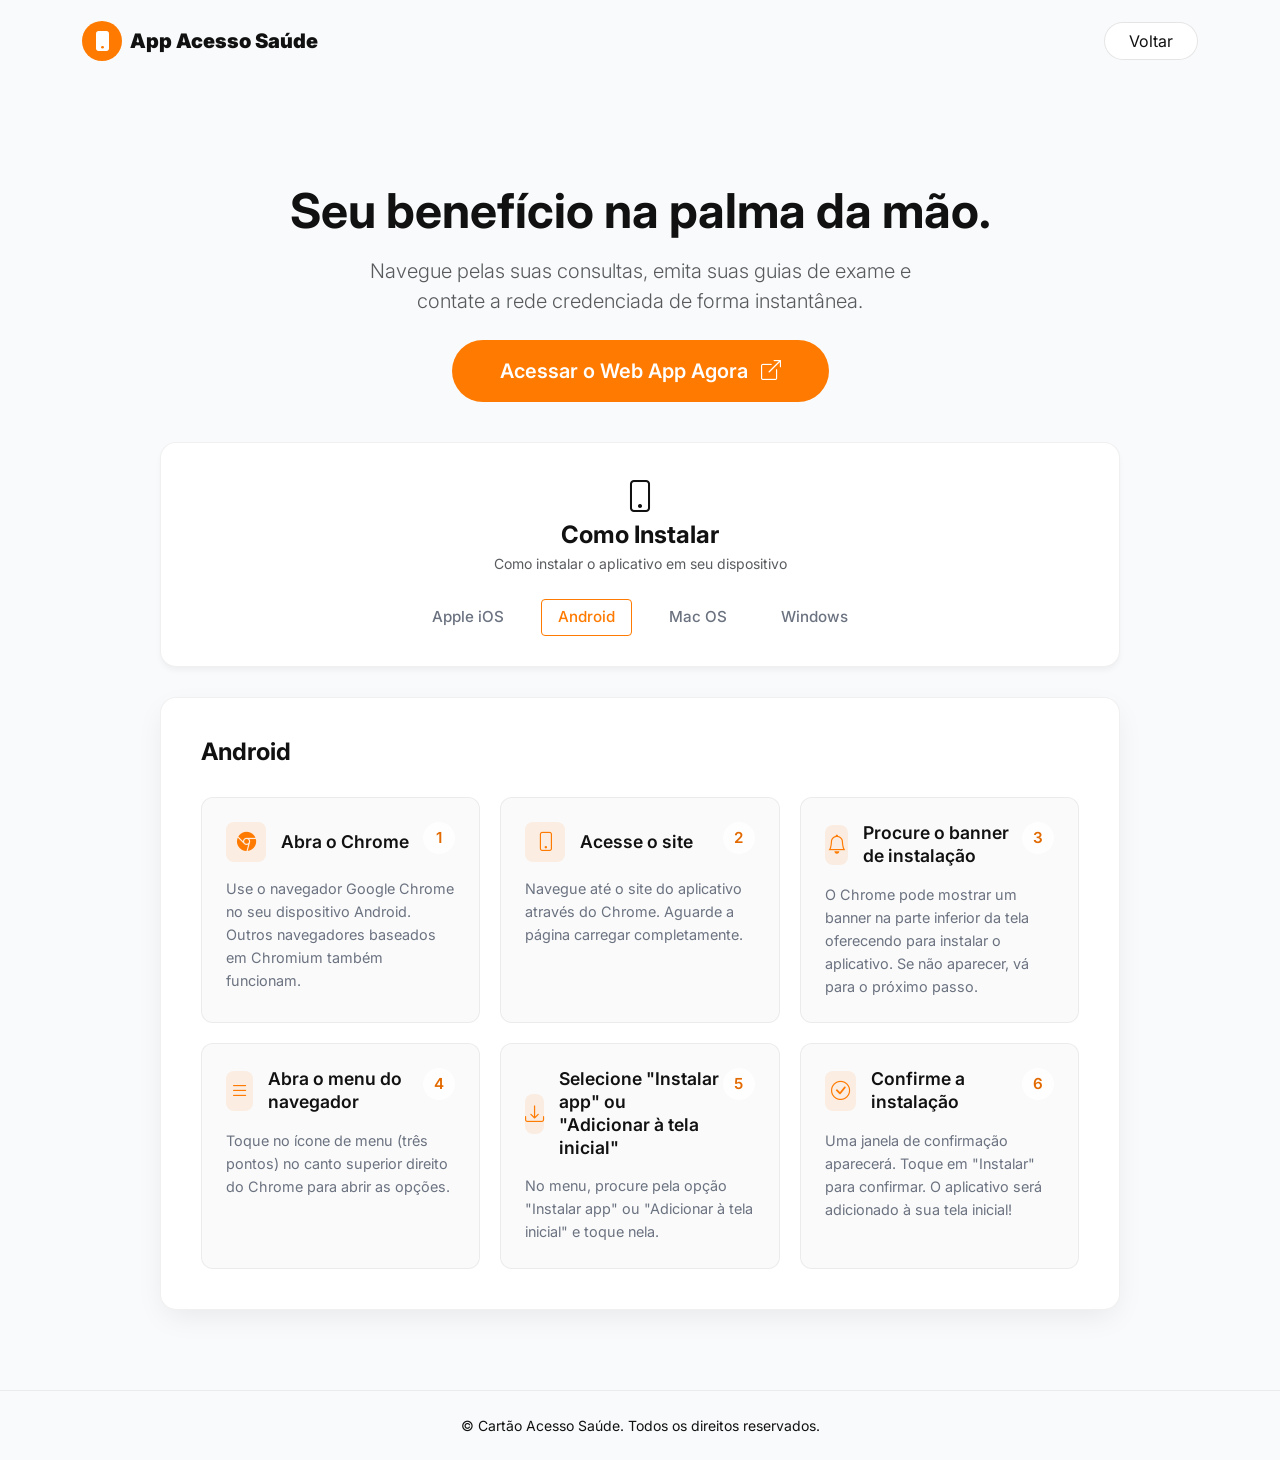
==== app.html @ 0351ccd9 "Add files via upload" ====
<!DOCTYPE html>
<html lang="pt-br">

<head>
    <meta charset="UTF-8">
    <meta name="viewport" content="width=device-width, initial-scale=1.0">
    <title>Baixe nosso App — Cartão Acesso Saúde</title>

    <!-- Google Fonts -->
    <link rel="preconnect" href="https://fonts.googleapis.com">
    <link rel="preconnect" href="https://fonts.gstatic.com" crossorigin>
    <link href="https://fonts.googleapis.com/css2?family=Inter:wght@400;500;600;700;800&display=swap" rel="stylesheet">

    <!-- Bootstrap -->
    <link href="https://cdn.jsdelivr.net/npm/bootstrap@5.3.0/dist/css/bootstrap.min.css" rel="stylesheet">
    <!-- Bootstrap Icons -->
    <link href="https://cdn.jsdelivr.net/npm/bootstrap-icons@1.11.3/font/bootstrap-icons.min.css" rel="stylesheet">

    <!-- CSS -->
    <link rel="stylesheet" href="app.css">
</head>

<body>
    <!-- HEADER DARK -->
    <nav class="navbar navbar-dark-custom w-100 z-3 p-3">
        <div class="container d-flex justify-content-between align-items-center">
            <a class="navbar-brand fw-bold d-flex align-items-center gap-2" href="index.html">
                <div class="logo-circle text-white d-flex align-items-center justify-content-center"
                    style="background-color: var(--primary-orange); width: 40px; height: 40px; border-radius: 50%;">
                    <i class="bi bi-phone-fill fs-5"></i>
                </div>
                <span class="fs-5 fw-bolder">App Acesso Saúde</span>
            </a>
            <a href="index.html" class="btn btn-outline-light-custom fw-600 rounded-pill px-4">Voltar</a>
        </div>
    </nav>

    <!-- HERO OF THE APP -->
    <section class="app-hero">
        <div class="container">
            <h1 class="display-5 fw-bolder mb-3">Seu benefício na palma da mão.</h1>
            <p class="lead text-muted mx-auto mb-4" style="max-width: 600px;">
                Navegue pelas suas consultas, emita suas guias de exame e contate a rede credenciada de forma
                instantânea.
            </p>
            <a href="https://app.cartaoacessosaude.com.br/" target="_blank"
                class="btn btn-main btn-lg px-5 py-3 rounded-pill">
                Acessar o Web App Agora <i class="bi bi-box-arrow-up-right ms-2"></i>
            </a>
        </div>
    </section>

    <!-- GUIAS DE INSTALAÇÃO (ABAS) -->
    <section class="installer-wrapper">

        <!-- HEADER PANEL DA GUIA -->
        <div class="steps-header-panel">
            <i class="bi bi-phone steps-icon"></i>
            <h4 class="fw-bold mb-1">Como Instalar</h4>
            <p class="text-muted small mb-0">Como instalar o aplicativo em seu dispositivo</p>

            <div class="nav-tabs-custom">
                <button class="tab-btn" onclick="openTab('ios', this)">Apple iOS</button>
                <button class="tab-btn active" onclick="openTab('android', this)">Android</button>
                <button class="tab-btn" onclick="openTab('macos', this)">Mac OS</button>
                <button class="tab-btn" onclick="openTab('windows', this)">Windows</button>
            </div>
        </div>

        <!-- CONTEUDO: ANDROID -->
        <div id="tab-android" class="tab-content active">
            <h3 class="tab-title">Android</h3>

            <div class="instruction-grid">
                <!-- Passo 1 -->
                <div class="step-card">
                    <div class="step-number">1</div>
                    <div class="step-card-header">
                        <div class="step-icon-box"><i class="bi bi-browser-chrome"></i></div>
                        <h4 class="step-title">Abra o Chrome</h4>
                    </div>
                    <p class="step-desc">Use o navegador Google Chrome no seu dispositivo Android. Outros navegadores
                        baseados em Chromium também funcionam.</p>
                </div>

                <!-- Passo 2 -->
                <div class="step-card">
                    <div class="step-number">2</div>
                    <div class="step-card-header">
                        <div class="step-icon-box"><i class="bi bi-phone"></i></div>
                        <h4 class="step-title">Acesse o site</h4>
                    </div>
                    <p class="step-desc">Navegue até o site do aplicativo através do Chrome. Aguarde a página carregar
                        completamente.</p>
                </div>

                <!-- Passo 3 -->
                <div class="step-card">
                    <div class="step-number">3</div>
                    <div class="step-card-header">
                        <div class="step-icon-box"><i class="bi bi-bell"></i></div>
                        <h4 class="step-title">Procure o banner de instalação</h4>
                    </div>
                    <p class="step-desc">O Chrome pode mostrar um banner na parte inferior da tela oferecendo para
                        instalar o aplicativo. Se não aparecer, vá para o próximo passo.</p>
                </div>

                <!-- Passo 4 -->
                <div class="step-card">
                    <div class="step-number">4</div>
                    <div class="step-card-header">
                        <div class="step-icon-box"><i class="bi bi-list"></i></div>
                        <h4 class="step-title">Abra o menu do navegador</h4>
                    </div>
                    <p class="step-desc">Toque no ícone de menu (três pontos) no canto superior direito do Chrome para
                        abrir as opções.</p>
                </div>

                <!-- Passo 5 -->
                <div class="step-card">
                    <div class="step-number">5</div>
                    <div class="step-card-header">
                        <div class="step-icon-box"><i class="bi bi-download"></i></div>
                        <h4 class="step-title">Selecione "Instalar app" ou "Adicionar à tela inicial"</h4>
                    </div>
                    <p class="step-desc">No menu, procure pela opção "Instalar app" ou "Adicionar à tela inicial" e
                        toque nela.</p>
                </div>

                <!-- Passo 6 -->
                <div class="step-card">
                    <div class="step-number">6</div>
                    <div class="step-card-header">
                        <div class="step-icon-box"><i class="bi bi-check-circle"></i></div>
                        <h4 class="step-title">Confirme a instalação</h4>
                    </div>
                    <p class="step-desc">Uma janela de confirmação aparecerá. Toque em "Instalar" para confirmar. O
                        aplicativo será adicionado à sua tela inicial!</p>
                </div>
            </div>
        </div>

        <!-- CONTEUDO: APPLE IOS -->
        <div id="tab-ios" class="tab-content">
            <h3 class="tab-title">Apple iOS</h3>

            <div class="instruction-grid">
                <!-- Passo 1 -->
                <div class="step-card">
                    <div class="step-number">1</div>
                    <div class="step-card-header">
                        <div class="step-icon-box"><i class="bi bi-compass"></i></div>
                        <h4 class="step-title">Abra o Safari</h4>
                    </div>
                    <p class="step-desc">Certifique-se de estar usando o navegador Safari no seu iPhone. O PWA não pode
                        ser instalado através de outros navegadores.</p>
                </div>

                <!-- Passo 2 -->
                <div class="step-card">
                    <div class="step-number">2</div>
                    <div class="step-card-header">
                        <div class="step-icon-box"><i class="bi bi-phone"></i></div>
                        <h4 class="step-title">Acesse o site</h4>
                    </div>
                    <p class="step-desc">Navegue até o site do aplicativo através do Safari. Aguarde a página carregar
                        completamente.</p>
                </div>

                <!-- Passo 3 -->
                <div class="step-card">
                    <div class="step-number">3</div>
                    <div class="step-card-header">
                        <div class="step-icon-box"><i class="bi bi-share"></i></div>
                        <h4 class="step-title">Toque no botão de compartilhar</h4>
                    </div>
                    <p class="step-desc">Na barra inferior do Safari, toque no ícone de compartilhar (quadrado com seta
                        para cima).</p>
                </div>

                <!-- Passo 4 -->
                <div class="step-card">
                    <div class="step-number">4</div>
                    <div class="step-card-header">
                        <div class="step-icon-box"><i class="bi bi-plus"></i></div>
                        <h4 class="step-title">Selecione "Adicionar à Tela de Início"</h4>
                    </div>
                    <p class="step-desc">Role o menu de compartilhamento para baixo e encontre a opção "Adicionar à Tela
                        de Início". Toque nela.</p>
                </div>

                <!-- Passo 5 -->
                <div class="step-card">
                    <div class="step-number">5</div>
                    <div class="step-card-header">
                        <div class="step-icon-box"><i class="bi bi-box-arrow-right"></i></div>
                        <h4 class="step-title">Personalize e confirme</h4>
                    </div>
                    <p class="step-desc">Você pode personalizar o nome do aplicativo se desejar. Depois, toque em
                        "Adicionar" no canto superior direito.</p>
                </div>

                <!-- Passo 6 -->
                <div class="step-card">
                    <div class="step-number">6</div>
                    <div class="step-card-header">
                        <div class="step-icon-box"><i class="bi bi-check-circle"></i></div>
                        <h4 class="step-title">Pronto!</h4>
                    </div>
                    <p class="step-desc">O aplicativo foi adicionado à sua tela inicial. Agora você pode abri-lo
                        diretamente como um app nativo!</p>
                </div>
            </div>
        </div>

        <!-- CONTEUDO: MAC OS -->
        <div id="tab-macos" class="tab-content">
            <h3 class="tab-title">Mac OS</h3>

            <div class="instruction-grid">
                <!-- Passo 1 -->
                <div class="step-card">
                    <div class="step-number">1</div>
                    <div class="step-card-header">
                        <div class="step-icon-box"><i class="bi bi-compass"></i></div>
                        <h4 class="step-title">Abra o Safari</h4>
                    </div>
                    <p class="step-desc">Use o navegador Safari no seu Mac. O Safari oferece suporte completo para
                        instalação de PWAs.</p>
                </div>

                <!-- Passo 2 -->
                <div class="step-card">
                    <div class="step-number">2</div>
                    <div class="step-card-header">
                        <div class="step-icon-box"><i class="bi bi-display"></i></div>
                        <h4 class="step-title">Acesse o site</h4>
                    </div>
                    <p class="step-desc">Navegue até o site do aplicativo através do Safari. Aguarde a página carregar
                        completamente.</p>
                </div>

                <!-- Passo 3 -->
                <div class="step-card">
                    <div class="step-number">3</div>
                    <div class="step-card-header">
                        <div class="step-icon-box"><i class="bi bi-share"></i></div>
                        <h4 class="step-title">Clique no botão de compartilhar</h4>
                    </div>
                    <p class="step-desc">Na barra de endereço do Safari, clique no ícone de compartilhar (quadrado com
                        seta para cima) no lado direito.</p>
                </div>

                <!-- Passo 4 -->
                <div class="step-card">
                    <div class="step-number">4</div>
                    <div class="step-card-header">
                        <div class="step-icon-box"><i class="bi bi-plus"></i></div>
                        <h4 class="step-title">Selecione "Adicionar à Dock"</h4>
                    </div>
                    <p class="step-desc">No menu de compartilhamento, procure e clique na opção "Adicionar à Dock" para
                        instalar o aplicativo.</p>
                </div>

                <!-- Passo 5 -->
                <div class="step-card">
                    <div class="step-number">5</div>
                    <div class="step-card-header">
                        <div class="step-icon-box"><i class="bi bi-box-arrow-right"></i></div>
                        <h4 class="step-title">Confirme a instalação</h4>
                    </div>
                    <p class="step-desc">Uma janela de confirmação pode aparecer. Clique em "Adicionar" para confirmar a
                        instalação do aplicativo.</p>
                </div>

                <!-- Passo 6 -->
                <div class="step-card">
                    <div class="step-number">6</div>
                    <div class="step-card-header">
                        <div class="step-icon-box"><i class="bi bi-check-circle"></i></div>
                        <h4 class="step-title">Pronto!</h4>
                    </div>
                    <p class="step-desc">O aplicativo foi adicionado à sua Dock e Launchpad. Agora você pode abri-lo
                        como um app nativo do Mac!</p>
                </div>
            </div>
        </div>

        <!-- CONTEUDO: WINDOWS -->
        <div id="tab-windows" class="tab-content">
            <h3 class="tab-title">Windows</h3>

            <div class="instruction-grid">
                <!-- Passo 1 -->
                <div class="step-card">
                    <div class="step-number">1</div>
                    <div class="step-card-header">
                        <div class="step-icon-box"><i class="bi bi-globe"></i></div>
                        <h4 class="step-title">Abra o Microsoft Edge ou Chrome</h4>
                    </div>
                    <p class="step-desc">Use o navegador Microsoft Edge (recomendado) ou Google Chrome no Windows. Ambos
                        suportam instalação de PWAs.</p>
                </div>

                <!-- Passo 2 -->
                <div class="step-card">
                    <div class="step-number">2</div>
                    <div class="step-card-header">
                        <div class="step-icon-box"><i class="bi bi-laptop"></i></div>
                        <h4 class="step-title">Acesse o site</h4>
                    </div>
                    <p class="step-desc">Navegue até o site do aplicativo através do navegador. Aguarde a página
                        carregar completamente.</p>
                </div>

                <!-- Passo 3 -->
                <div class="step-card">
                    <div class="step-number">3</div>
                    <div class="step-card-header">
                        <div class="step-icon-box"><i class="bi bi-bell"></i></div>
                        <h4 class="step-title">Procure o ícone de instalação</h4>
                    </div>
                    <p class="step-desc">Na barra de endereço, procure pelo ícone de instalação (um "+" ou ícone de
                        download). Se não aparecer, use o menu do navegador.</p>
                </div>

                <!-- Passo 4 -->
                <div class="step-card">
                    <div class="step-number">4</div>
                    <div class="step-card-header">
                        <div class="step-icon-box"><i class="bi bi-list"></i></div>
                        <h4 class="step-title">Abra o menu do navegador</h4>
                    </div>
                    <p class="step-desc">Se o ícone não aparecer, clique no menu (três pontos no Edge ou três linhas no
                        Chrome) no canto superior direito.</p>
                </div>

                <!-- Passo 5 -->
                <div class="step-card">
                    <div class="step-number">5</div>
                    <div class="step-card-header">
                        <div class="step-icon-box"><i class="bi bi-download"></i></div>
                        <h4 class="step-title">Selecione "Instalar aplicativo" ou "Aplicativo"</h4>
                    </div>
                    <p class="step-desc">No menu, procure pela opção "Instalar aplicativo" (Edge) ou "Instalar [nome do
                        app]" (Chrome) e clique nela.</p>
                </div>

                <!-- Passo 6 -->
                <div class="step-card">
                    <div class="step-number">6</div>
                    <div class="step-card-header">
                        <div class="step-icon-box"><i class="bi bi-check-circle"></i></div>
                        <h4 class="step-title">Confirme e pronto!</h4>
                    </div>
                    <p class="step-desc">Uma janela de confirmação aparecerá. Clique em "Instalar" para confirmar. O
                        aplicativo será instalado e aparecerá no menu Iniciar e na área de trabalho!</p>
                </div>
            </div>
        </div>

    </section>

    <!-- FOOTER DA UNIDADE DARK -->
    <footer class="py-4 border-top" style="border-top-color: var(--card-border) !important;">
        <div class="container text-center">
            <p class="mb-0 text-muted-dark small fw-500">&copy; Cartão Acesso Saúde. Todos os direitos reservados.</p>
        </div>
    </footer>

    <!-- Bootstrap JS -->
    <script src="https://cdn.jsdelivr.net/npm/bootstrap@5.3.0/dist/js/bootstrap.bundle.min.js"></script>
    <!-- Script Customizado (Lógica das Abas) -->
    <script src="app.js"></script>
</body>

</html>
---- app.css ----
/* ========================================================
   WEB APP PWA INSTALLER - DARK PREMIUM THEME
   Foco em imersão com paleta sombria e ícones neon
======================================================== */

:root {
  --primary-orange: #ff7a00;
  --dark-bg: #fefefe; 
  --card-bg: #ffffff; 
  --card-border: rgba(0,0,0,0.06);
  --text-main: #111111;
  --text-muted: #6b7280;
  --text-muted-dark: #666666;
  
  --icon-bg: rgba(255, 122, 0, 0.1); 
  --badge-bg: #fefefe; 
  --badge-text: #e26a00; 
  
  --shadow-premium: 0 10px 30px -5px rgba(0, 0, 0, 0.08);

  --transition-base: all 0.3s ease;
}

body {
  font-family: 'Inter', system-ui, -apple-system, sans-serif;
  background-color: #f9fafb;
  color: var(--text-main);
  -webkit-font-smoothing: antialiased;
  min-height: 100vh;
  display: flex;
  flex-direction: column;
}

/* NAVBAR ADAPTADA PARA LIGHT */
.navbar-dark-custom {
  background: transparent;
  border-bottom: none;
}

.navbar-brand span {
  color: var(--text-main) !important;
}

.btn-outline-light-custom {
  border: 1px solid rgba(0,0,0,0.1);
  color: var(--text-main);
  background: white;
  transition: var(--transition-base);
}

.btn-outline-light-custom:hover {
  background: rgba(0,0,0,0.05);
  color: var(--text-main);
}

/* HERO E CTA BASE */
.app-hero {
  padding-top: 100px;
  text-align: center;
  padding-bottom: 40px;
}

.btn-main {
  background-color: var(--primary-orange);
  color: white;
  border: none;
  transition: var(--transition-base);
  font-weight: 600;
}

.btn-main:hover {
  background-color: #e06c00;
  transform: translateY(-2px);
  box-shadow: 0 10px 20px rgba(255, 122, 0, 0.2);
}

/* TABS E CONTAINER CENTRAL DE INSTRUÇÕES */
.installer-wrapper {
  max-width: 1000px;
  margin: 0 auto;
  padding: 0 20px 80px 20px;
}

/* Painel de Guias Topo */
.steps-header-panel {
  background-color: white;
  border: 1px solid var(--card-border);
  border-radius: 16px;
  padding: 30px;
  text-align: center;
  margin-bottom: 30px;
  box-shadow: 0 4px 6px -1px rgba(0,0,0,0.05);
}

.steps-icon {
  font-size: 2rem;
  color: var(--text-main);
  margin-bottom: 10px;
}

.nav-tabs-custom {
  display: flex;
  justify-content: center;
  gap: 20px;
  margin-top: 25px;
}

.tab-btn {
  background: transparent;
  border: 1px solid transparent;
  color: var(--text-muted);
  font-size: 0.95rem;
  padding: 6px 16px;
  cursor: pointer;
  transition: var(--transition-base);
  font-weight: 500;
}

.tab-btn:hover {
  color: var(--text-main);
}

.tab-btn.active {
  color: var(--primary-orange);
  border-color: var(--primary-orange);
  border-radius: 4px;
}

/* TAB CONTEUDO E GRIDS */
.tab-content {
  background-color: white;
  border: 1px solid var(--card-border);
  border-radius: 16px;
  padding: 40px;
  display: none; 
  animation: fadeIn 0.4s ease forwards;
  box-shadow: var(--shadow-premium);
}

.tab-content.active {
  display: block;
}

@keyframes fadeIn {
  from { opacity: 0; transform: translateY(10px); }
  to { opacity: 1; transform: translateY(0); }
}

.tab-title {
  font-weight: 700;
  font-size: 1.5rem;
  margin-bottom: 30px;
}

/* Cards (Grades 3x2) */
.instruction-grid {
  display: grid;
  grid-template-columns: repeat(3, 1fr);
  gap: 20px;
}

@media (max-width: 991px) {
  .instruction-grid {
    grid-template-columns: repeat(2, 1fr);
  }
}

@media (max-width: 768px) {
  .instruction-grid {
    grid-template-columns: 1fr;
  }
  .tab-content {
    padding: 20px;
  }
}

.step-card {
  background-color: #fafafa;
  border: 1px solid var(--card-border);
  border-radius: 12px;
  padding: 24px;
  position: relative;
  display: flex;
  flex-direction: column;
}

.step-card-header {
  display: flex;
  align-items: center;
  gap: 15px;
  margin-bottom: 15px;
}

/* Icone Laranja Estilo Imagem */
.step-icon-box {
  width: 40px;
  height: 40px;
  border-radius: 8px;
  background-color: var(--icon-bg);
  color: var(--primary-orange);
  display: flex;
  align-items: center;
  justify-content: center;
  font-size: 1.2rem;
}

/* Badge Numérica (Top Direita) */
.step-number {
  position: absolute;
  top: 24px;
  right: 24px;
  width: 32px;
  height: 32px;
  border-radius: 50%;
  background-color: var(--badge-bg);
  color: var(--badge-text);
  font-weight: 600;
  display: flex;
  align-items: center;
  justify-content: center;
  font-size: 0.95rem;
}

.step-title {
  font-weight: 600;
  font-size: 1.1rem;
  margin: 0;
  color: var(--text-main);
  padding-right: 35px; /* Nao colidir com numero */
  line-height: 1.3;
}

.step-desc {
  color: var(--text-muted);
  font-size: 0.9rem;
  line-height: 1.6;
  margin: 0;
}
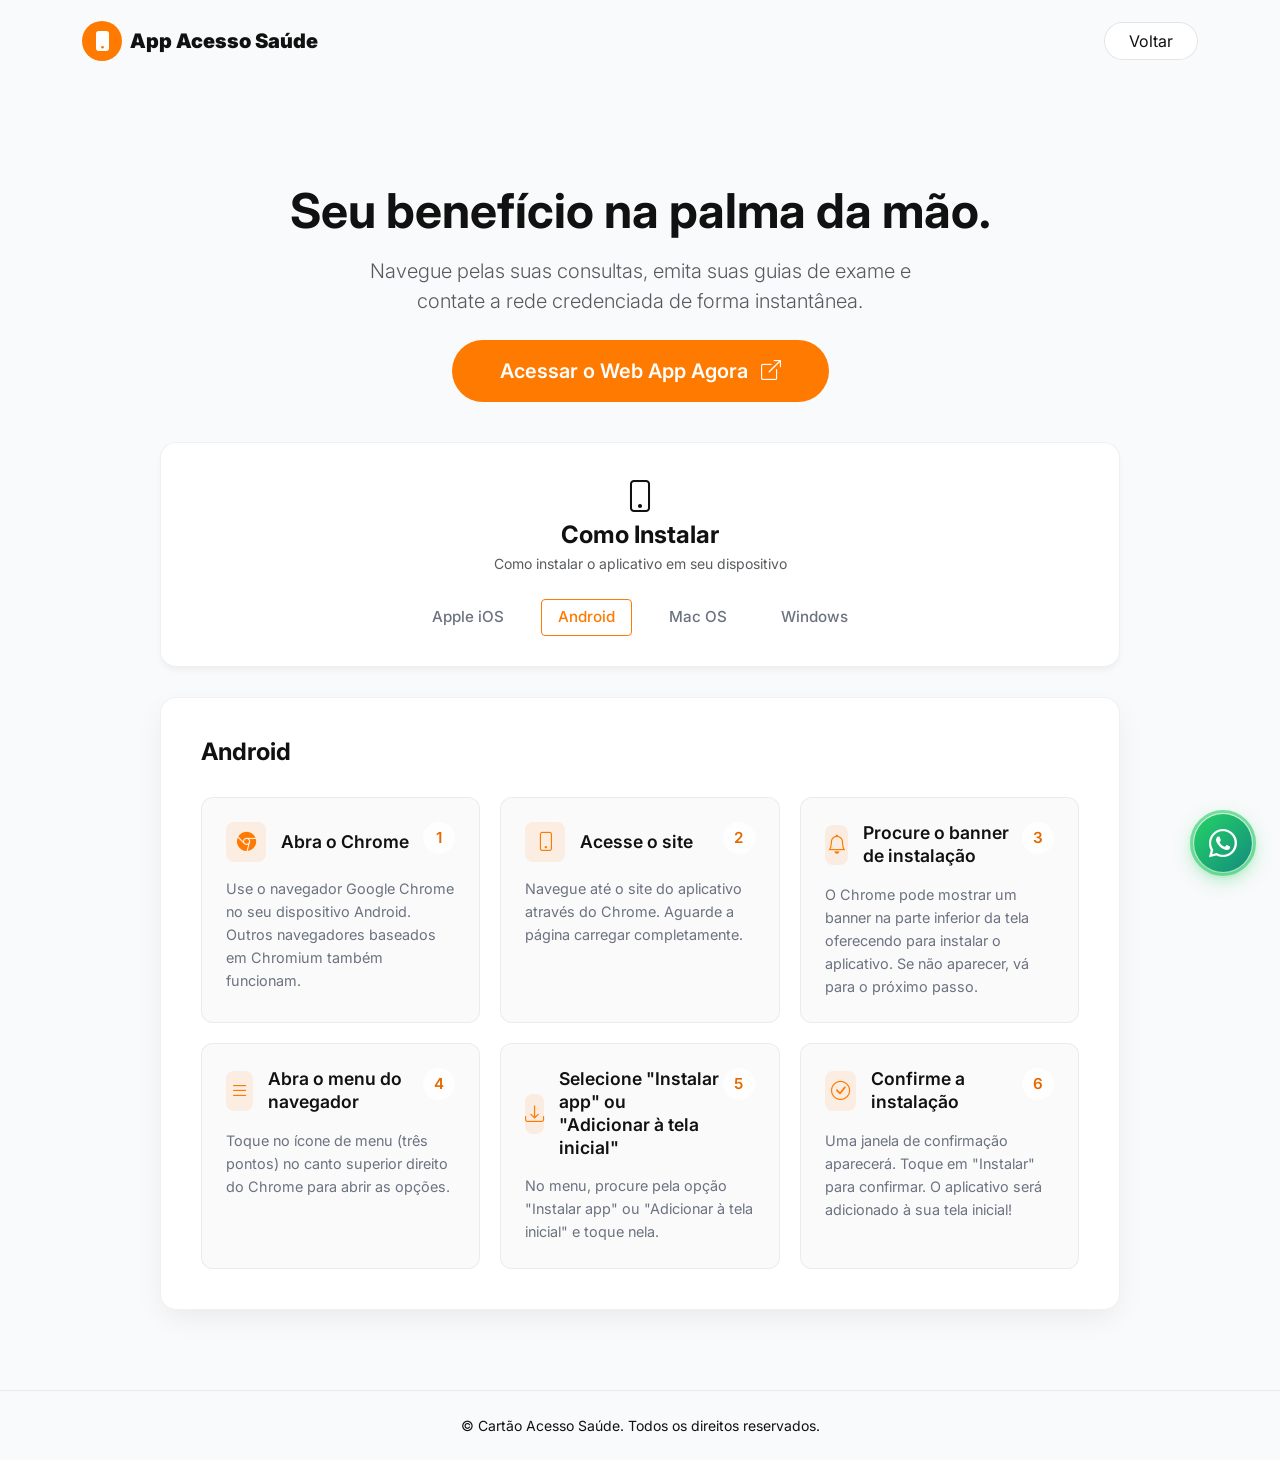
==== commit b907942b: "feat: CRO optimization - selo hero, destaque PET, 6 cards, planos refatorados, contato no footer" ====
--- a/app.html
+++ b/app.html
@@ -368,6 +368,14 @@
         </div>
     </footer>
 
+    <!-- BOTÃO WHATSAPP FLUTUANTE -->
+    <a href="" target="_blank" rel="noopener noreferrer" class="whatsapp-float" id="whatsapp-btn" aria-label="Fale conosco pelo WhatsApp">
+      <span class="whatsapp-float__label">Fale conosco</span>
+      <div class="whatsapp-float__btn">
+        <i class="bi bi-whatsapp"></i>
+      </div>
+    </a>
+
     <!-- Bootstrap JS -->
     <script src="https://cdn.jsdelivr.net/npm/bootstrap@5.3.0/dist/js/bootstrap.bundle.min.js"></script>
     <!-- Script Customizado (Lógica das Abas) -->
--- a/app.css
+++ b/app.css
@@ -236,3 +236,87 @@
   line-height: 1.6;
   margin: 0;
 }
+
+/* =========================
+   WHATSAPP FLOATING BUTTON
+========================= */
+
+.whatsapp-float {
+  position: fixed;
+  bottom: 28px;
+  right: 28px;
+  z-index: 9999;
+  display: flex;
+  align-items: center;
+  gap: 10px;
+  text-decoration: none;
+}
+
+.whatsapp-float__btn {
+  width: 58px;
+  height: 58px;
+  background: linear-gradient(135deg, #25D366, #128C7E);
+  border-radius: 50%;
+  display: flex;
+  align-items: center;
+  justify-content: center;
+  box-shadow:
+    0 6px 20px rgba(37, 211, 102, 0.45),
+    0 2px 8px rgba(0, 0, 0, 0.15);
+  transition: transform 0.3s ease, box-shadow 0.3s ease;
+  position: relative;
+  flex-shrink: 0;
+}
+
+.whatsapp-float__btn i {
+  font-size: 28px;
+  color: #ffffff;
+  line-height: 1;
+}
+
+.whatsapp-float__btn::before {
+  content: '';
+  position: absolute;
+  inset: -4px;
+  border-radius: 50%;
+  border: 3px solid rgba(37, 211, 102, 0.6);
+  animation: whatsapp-pulse 2s ease-out infinite;
+}
+
+@keyframes whatsapp-pulse {
+  0%   { transform: scale(1);   opacity: 0.8; }
+  70%  { transform: scale(1.5); opacity: 0;   }
+  100% { transform: scale(1.5); opacity: 0;   }
+}
+
+.whatsapp-float__label {
+  background: #ffffff;
+  color: #111;
+  font-size: 13px;
+  font-weight: 600;
+  padding: 8px 14px;
+  border-radius: 50px;
+  box-shadow: 0 4px 14px rgba(0, 0, 0, 0.12);
+  white-space: nowrap;
+  opacity: 0;
+  transform: translateX(10px);
+  transition: opacity 0.25s ease, transform 0.25s ease;
+  pointer-events: none;
+}
+
+.whatsapp-float:hover .whatsapp-float__btn {
+  transform: scale(1.1);
+  box-shadow:
+    0 10px 30px rgba(37, 211, 102, 0.55),
+    0 4px 12px rgba(0, 0, 0, 0.2);
+}
+
+.whatsapp-float:hover .whatsapp-float__label {
+  opacity: 1;
+  transform: translateX(0);
+}
+
+@media (max-width: 576px) {
+  .whatsapp-float { bottom: 18px; right: 18px; }
+  .whatsapp-float__label { display: none; }
+}
